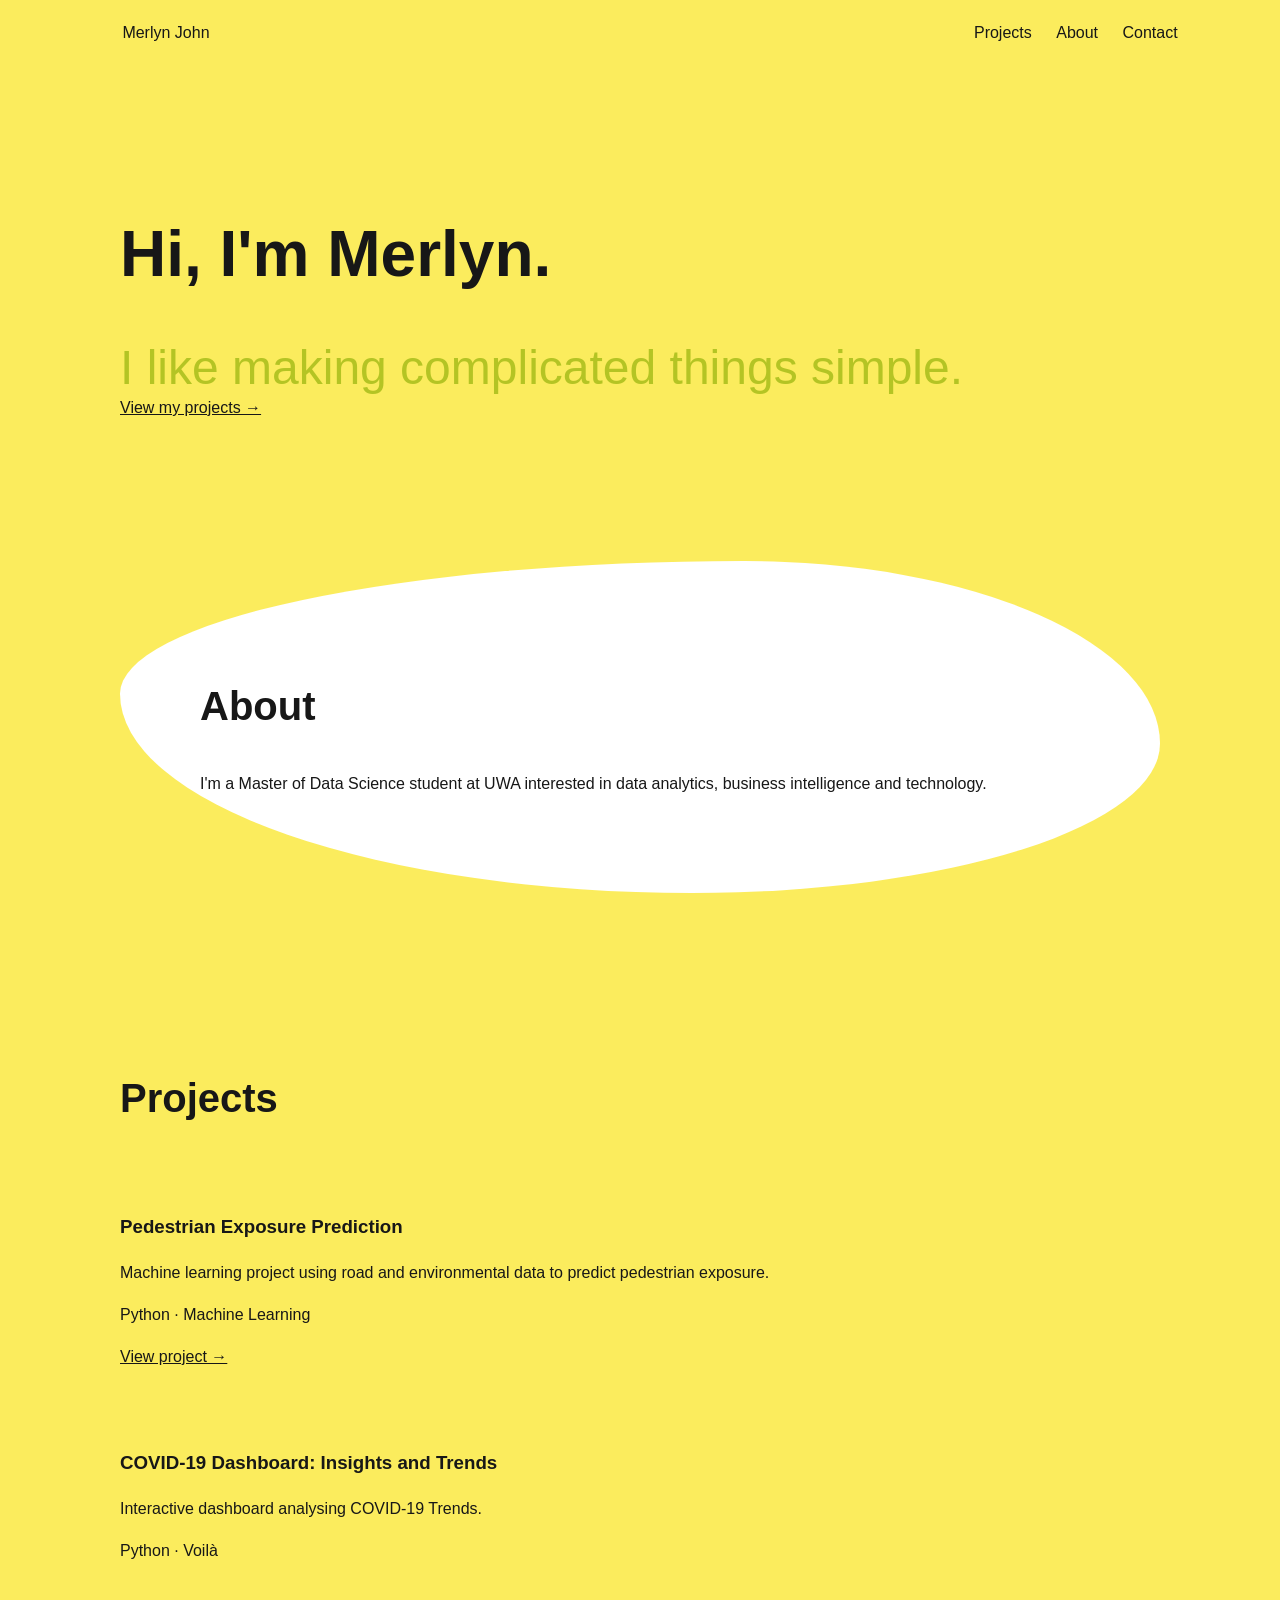
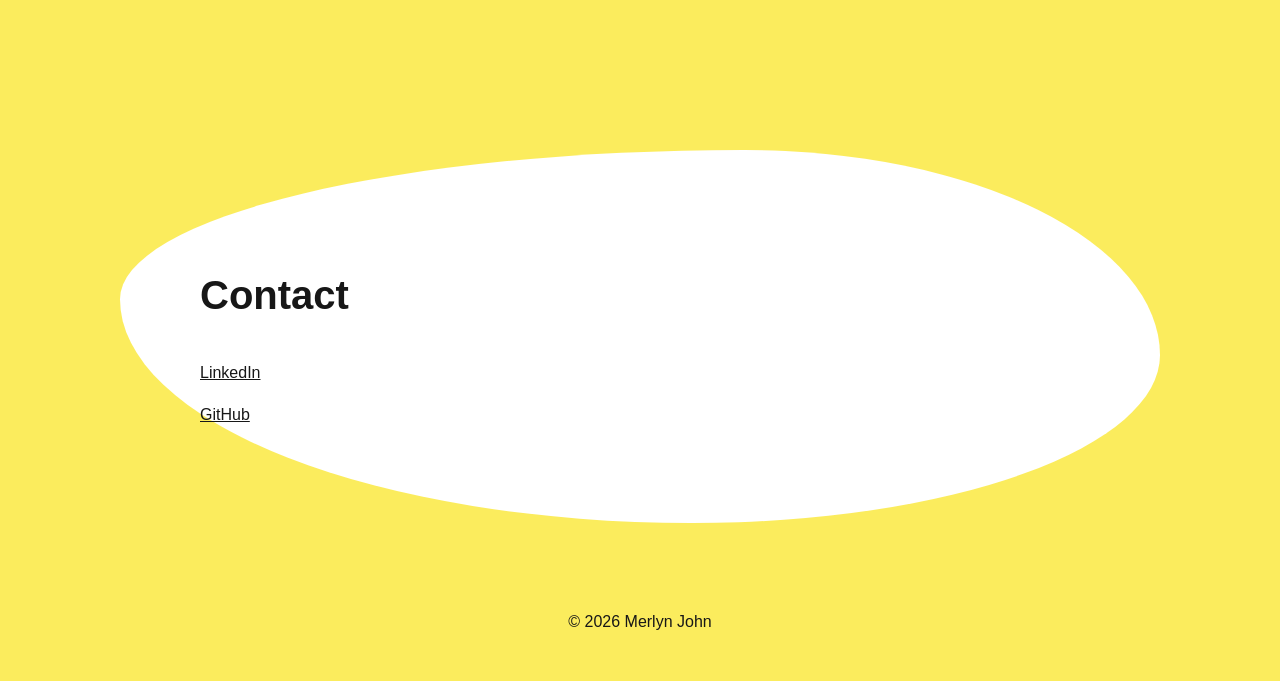
==== index.html @ 928f5868 "Fix h1 tag margin in index.html" ====
<!DOCTYPE html>
<html lang="en">
<head>
    <meta charset="UTF-8">
    <meta name="viewport" content="width=device-width, initial-scale=1.0">

    <title>Merlyn John | Data & Technology</title>

    <link rel="stylesheet" href="style.css">
</head>
<body>
    <header>
        <nav>
            <a href="#home">Merlyn John</a>
            <div>
                <a href="#projects">Projects</a>
                <a href="#about">About</a>
                <a href="#contact">Contact</a>
            </div>
        </nav>
    </header>
    <main>
        <section id="home">
            <h1 margin: 0 0 3px 0;>Hi, I'm Merlyn.</h1>
            <p style="color: #B4C424; font-size: 3rem; line-height: 1.1; margin: 0;">I like making complicated things simple.</p>
            <a href="#projects">View my projects →</a>
        </section>
        <section id="about">
            <h2>About</h2>
            <p>
                I'm a Master of Data Science student at UWA
                interested in data analytics, business
                intelligence and technology.
            </p>
        </section>
        <section id="projects">
            <h2>Projects</h2>
            <article>
                <h3>Pedestrian Exposure Prediction</h3>
                <p>
                    Machine learning project using road and
                    environmental data to predict pedestrian exposure.
                </p>
                <p>
                    Python · Machine Learning
                </p>
                <a href="projects/ausrap.html">
                    View project →
                </a>
            </article>
            <article>
                <h3>COVID-19 Dashboard: Insights and Trends</h3>

                <p>
                    Interactive dashboard analysing COVID-19 Trends.
                </p>
                <p>
                    Python · Voilà
                </p>
            </article>
        </section>
        <section id="contact">
            <h2>Contact</h2>
            <p>
                <a href="https://www.linkedin.com/in/merlyn-john-71001a231/">
                    LinkedIn
                </a>
            </p>
            <p>
                <a href="https://github.com/merlynjohn">
                    GitHub
                </a>
            </p>
        </section>
    </main>
    <footer>
        <p>© 2026 Merlyn John</p>
    </footer>
</body>
</html>
---- style.css ----
* {
    box-sizing: border-box;
}

html {
    scroll-behavior: smooth;
}

body {
    margin: 0;
    font-family: Arial, sans-serif;
    line-height: 1.6;
    background-color: #FBEC5D;
    color: #171717;
}

header {
    padding: 20px 8%;
}

nav {
    display: flex;
    justify-content: space-between;
    align-items: center;
}

nav a {
    margin-left: 20px;
    text-decoration: none;
}

main {
    max-width: 1100px;
    margin: auto;
    padding: 0 30px;
}

section {
    padding: 100px 0;
}

h1 {
    font-size: 4rem;
    line-height: 1.1;
}

h2 {
    font-size: 2.5rem;
}

article {
    padding: 30px 0;
}

a {
    color: #171717;
}

footer {
    padding: 30px;
    text-align: center;
}

#about,
#contact {
    background-color: white;
    border-radius: 60% 40% 45% 55% / 40% 55% 45% 60%;
    margin: 40px 0;
    padding: 80px;
}

@media (max-width: 700px) {
    nav {
        flex-direction: column;
        gap: 15px;
    }

    h1 {
        font-size: 2.8rem;
    }
}
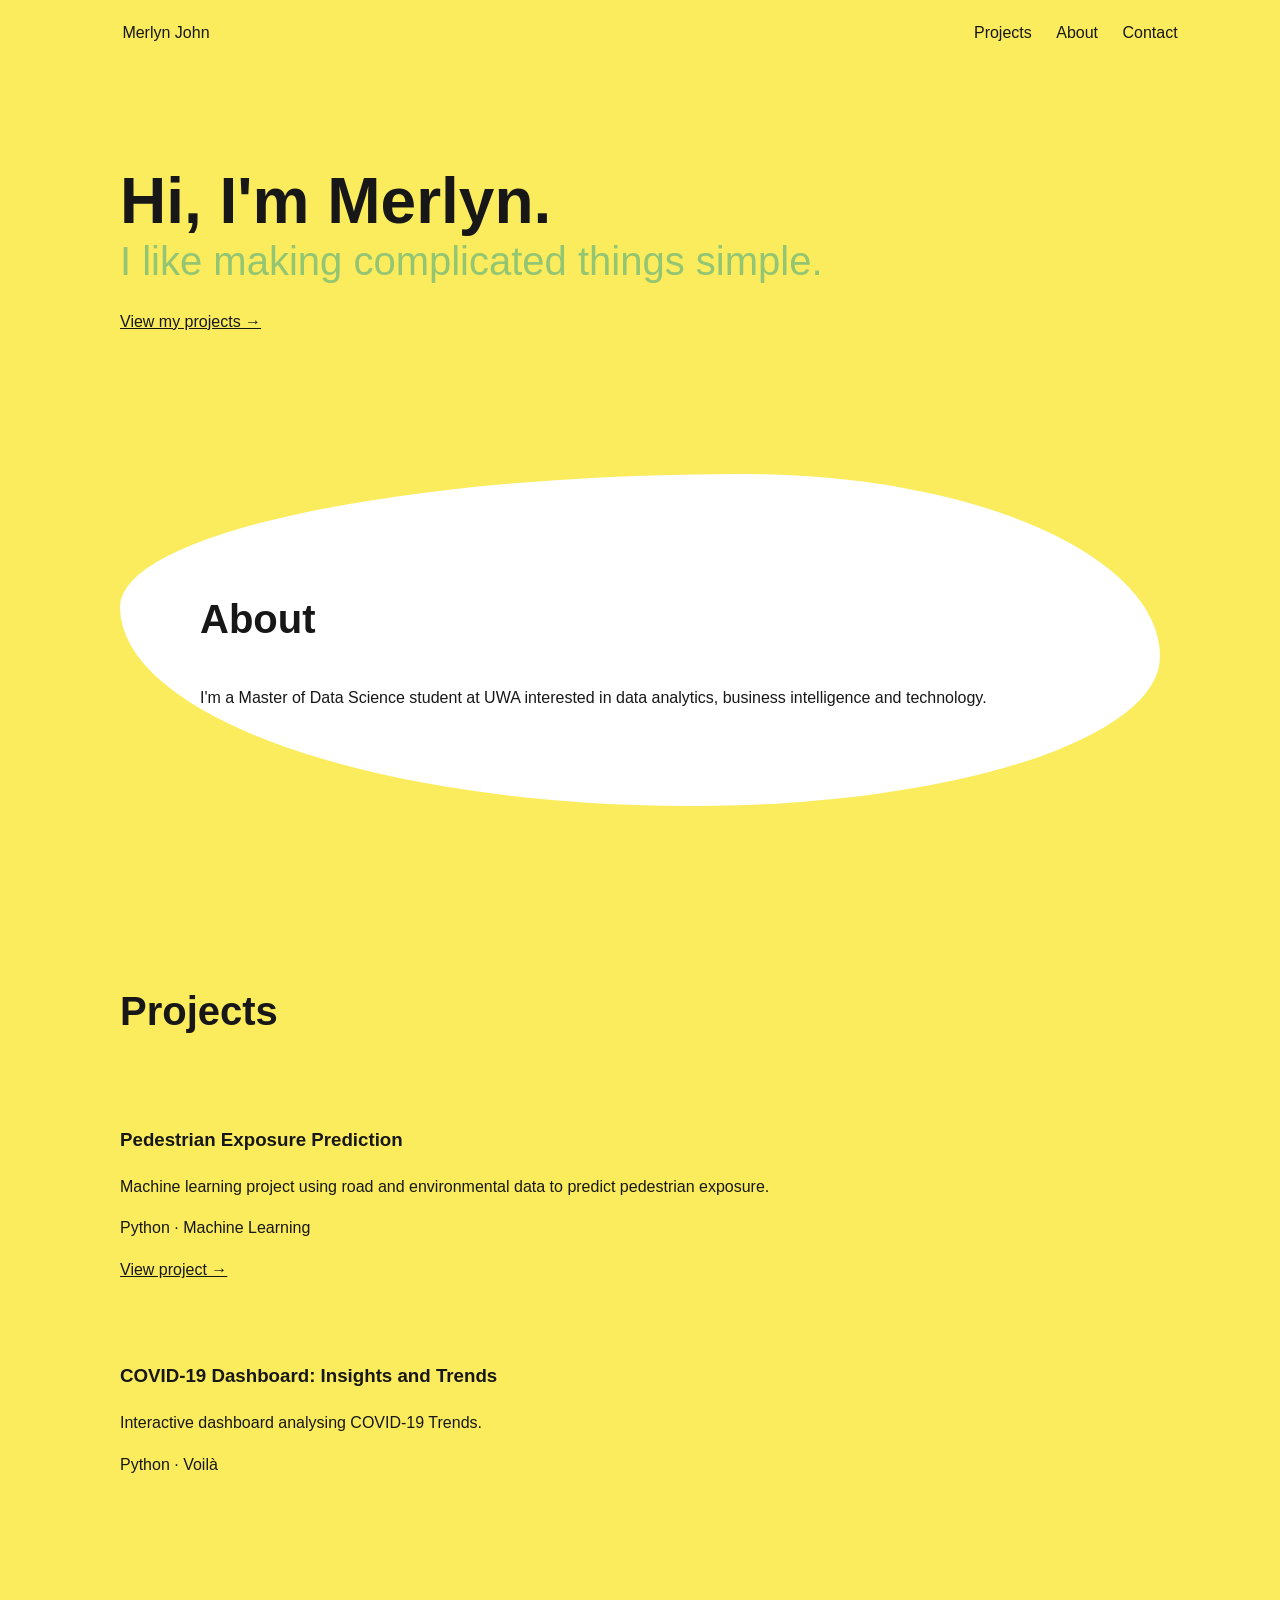
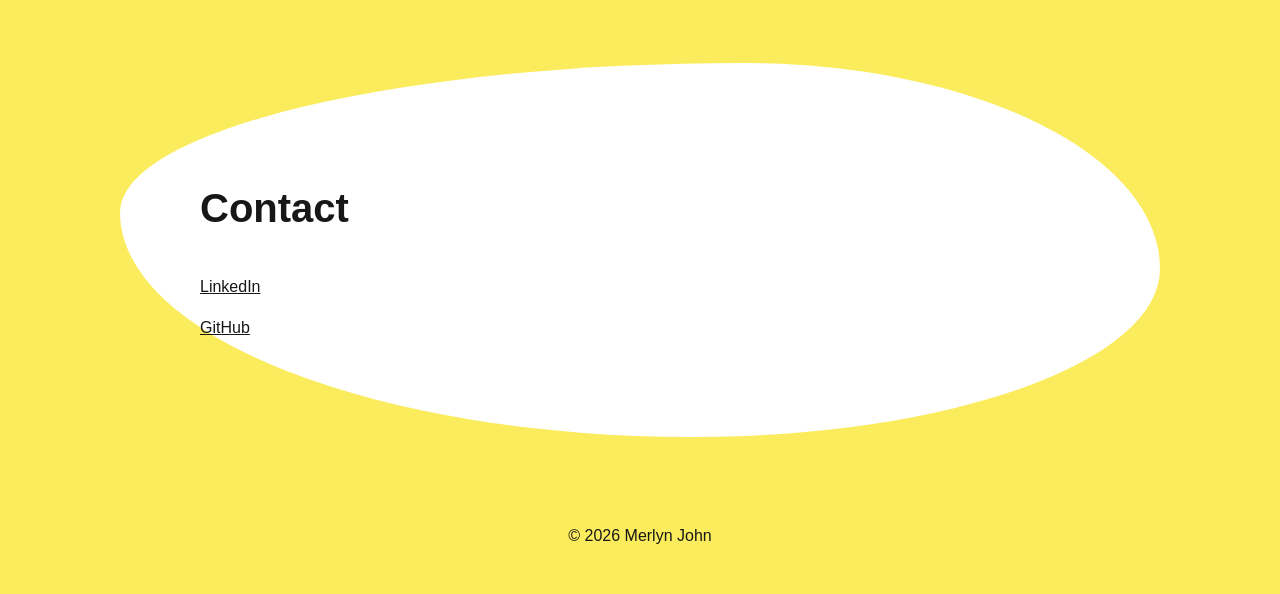
==== commit f93def48: "Update index.html" ====
--- a/index.html
+++ b/index.html
@@ -21,9 +21,9 @@
     </header>
     <main>
         <section id="home">
-            <h1 margin: 0 0 3px 0;>Hi, I'm Merlyn.</h1>
-            <p style="color: #B4C424; font-size: 3rem; line-height: 1.1; margin: 0;">I like making complicated things simple.</p>
-            <a href="#projects">View my projects →</a>
+            <h1 style="margin: 0 0 3px 0;">Hi, I'm Merlyn.</h1>
+            <p style="color: #93C572; font-size: 2.5rem; line-height: 1.1; margin: 0;">I like making complicated things simple.</p>
+            <a href="#projects"><br>View my projects →</a>
         </section>
         <section id="about">
             <h2>About</h2>
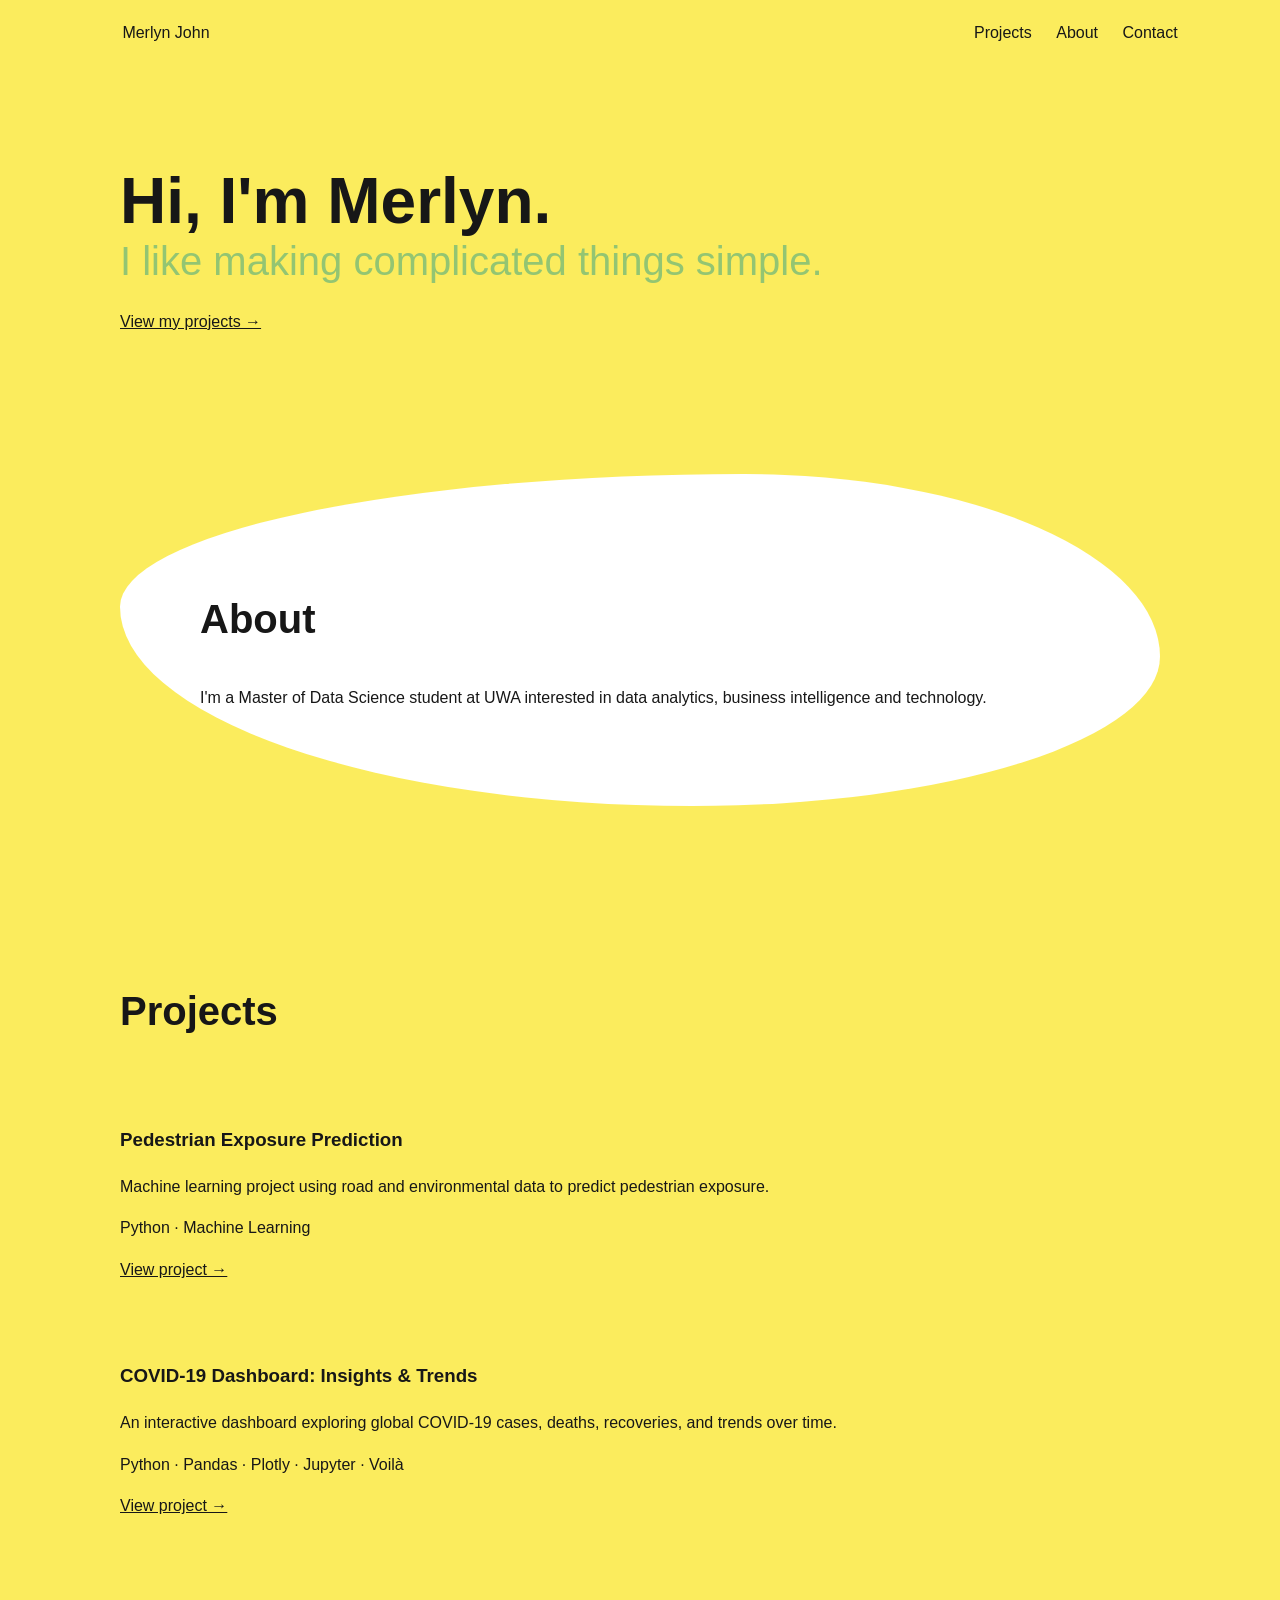
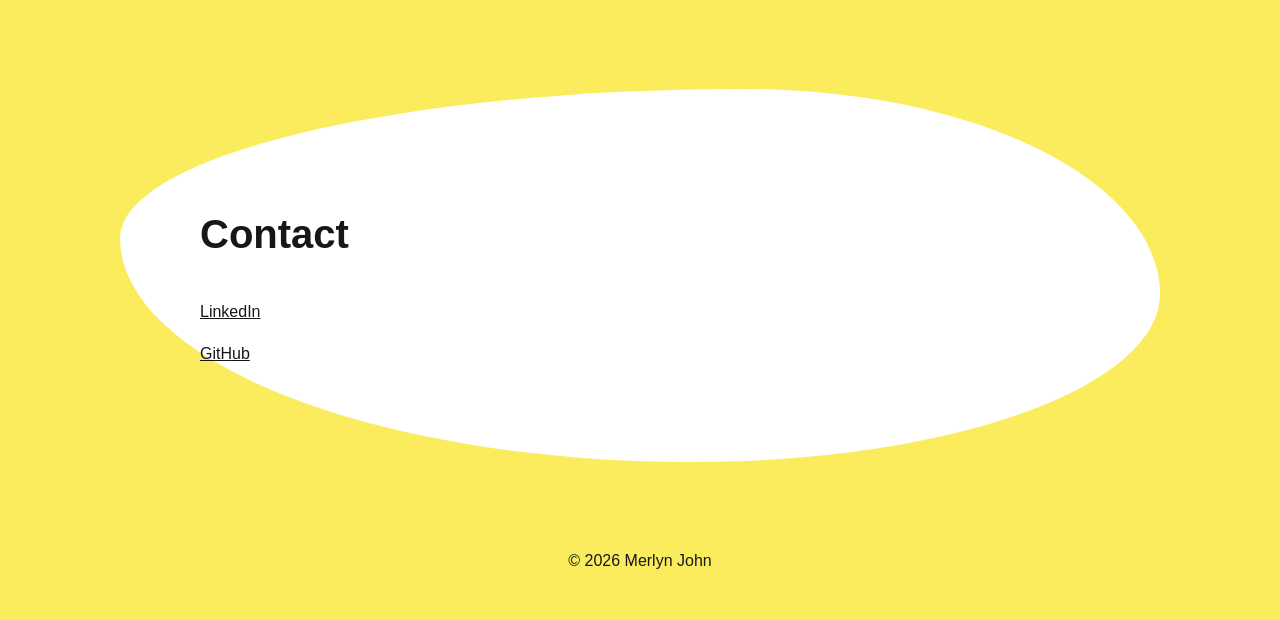
==== commit cb249c57: "Update index.html" ====
--- a/index.html
+++ b/index.html
@@ -48,15 +48,16 @@
                     View project →
                 </a>
             </article>
-            <article>
-                <h3>COVID-19 Dashboard: Insights and Trends</h3>
-
+           <article>
+                <h3>COVID-19 Dashboard: Insights & Trends</h3>
                 <p>
-                    Interactive dashboard analysing COVID-19 Trends.
+                    An interactive dashboard exploring global COVID-19 cases,
+                    deaths, recoveries, and trends over time.
                 </p>
-                <p>
-                    Python · Voilà
-                </p>
+                <p>Python · Pandas · Plotly · Jupyter · Voilà</p>
+                <a href="projects/covid-dashboard.html">
+                    View project →
+                </a>
             </article>
         </section>
         <section id="contact">
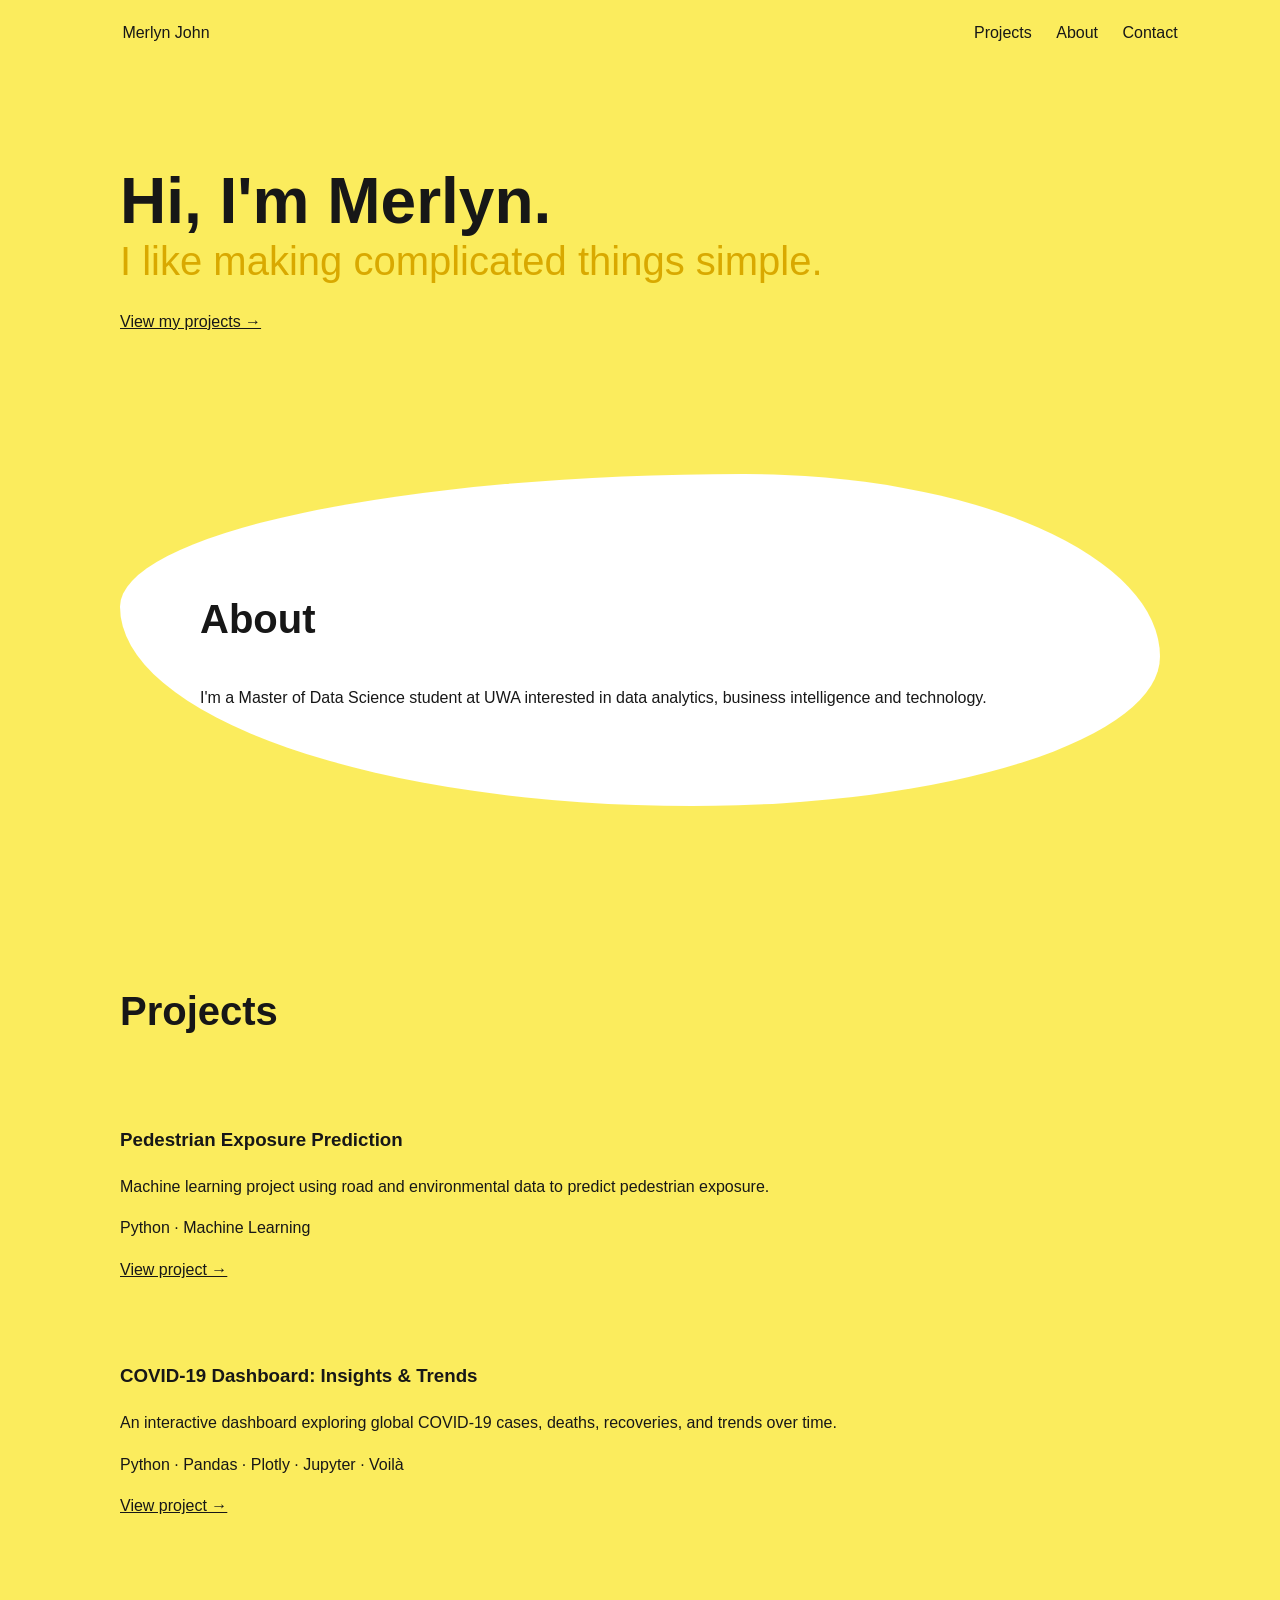
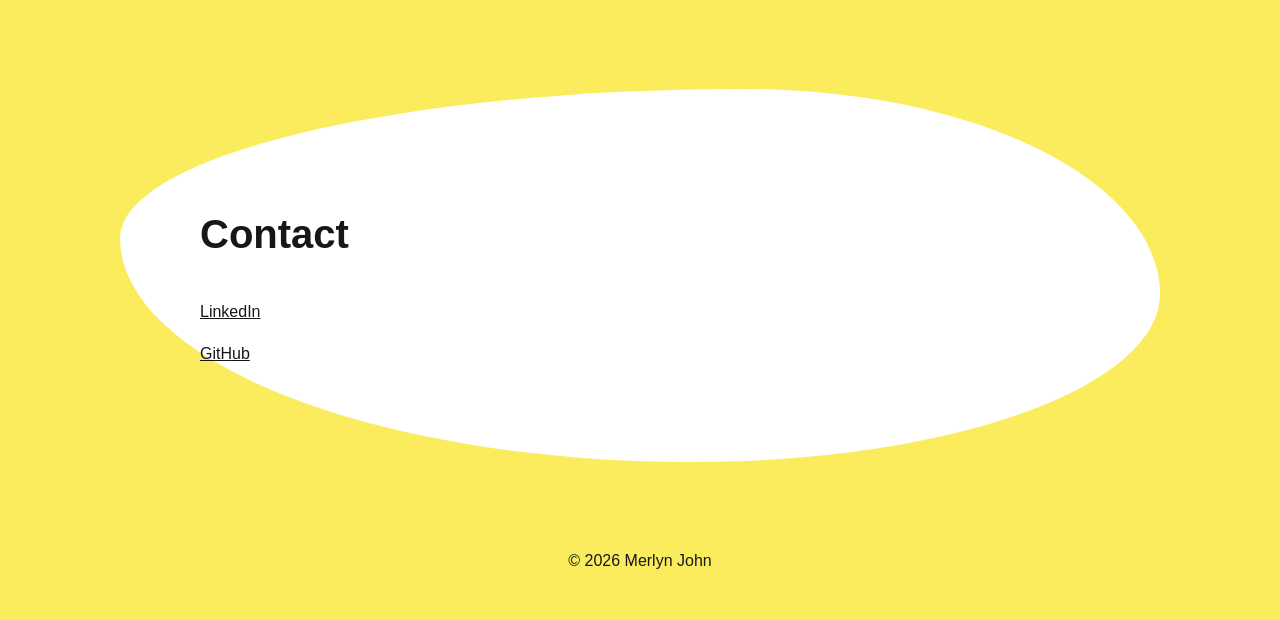
==== commit 3b36d802: "Update index.html" ====
--- a/index.html
+++ b/index.html
@@ -22,7 +22,7 @@
     <main>
         <section id="home">
             <h1 style="margin: 0 0 3px 0;">Hi, I'm Merlyn.</h1>
-            <p style="color: #93C572; font-size: 2.5rem; line-height: 1.1; margin: 0;">I like making complicated things simple.</p>
+            <p style="color: #D9A900; font-size: 2.5rem; line-height: 1.1; margin: 0;">I like making complicated things simple.</p>
             <a href="#projects"><br>View my projects →</a>
         </section>
         <section id="about">
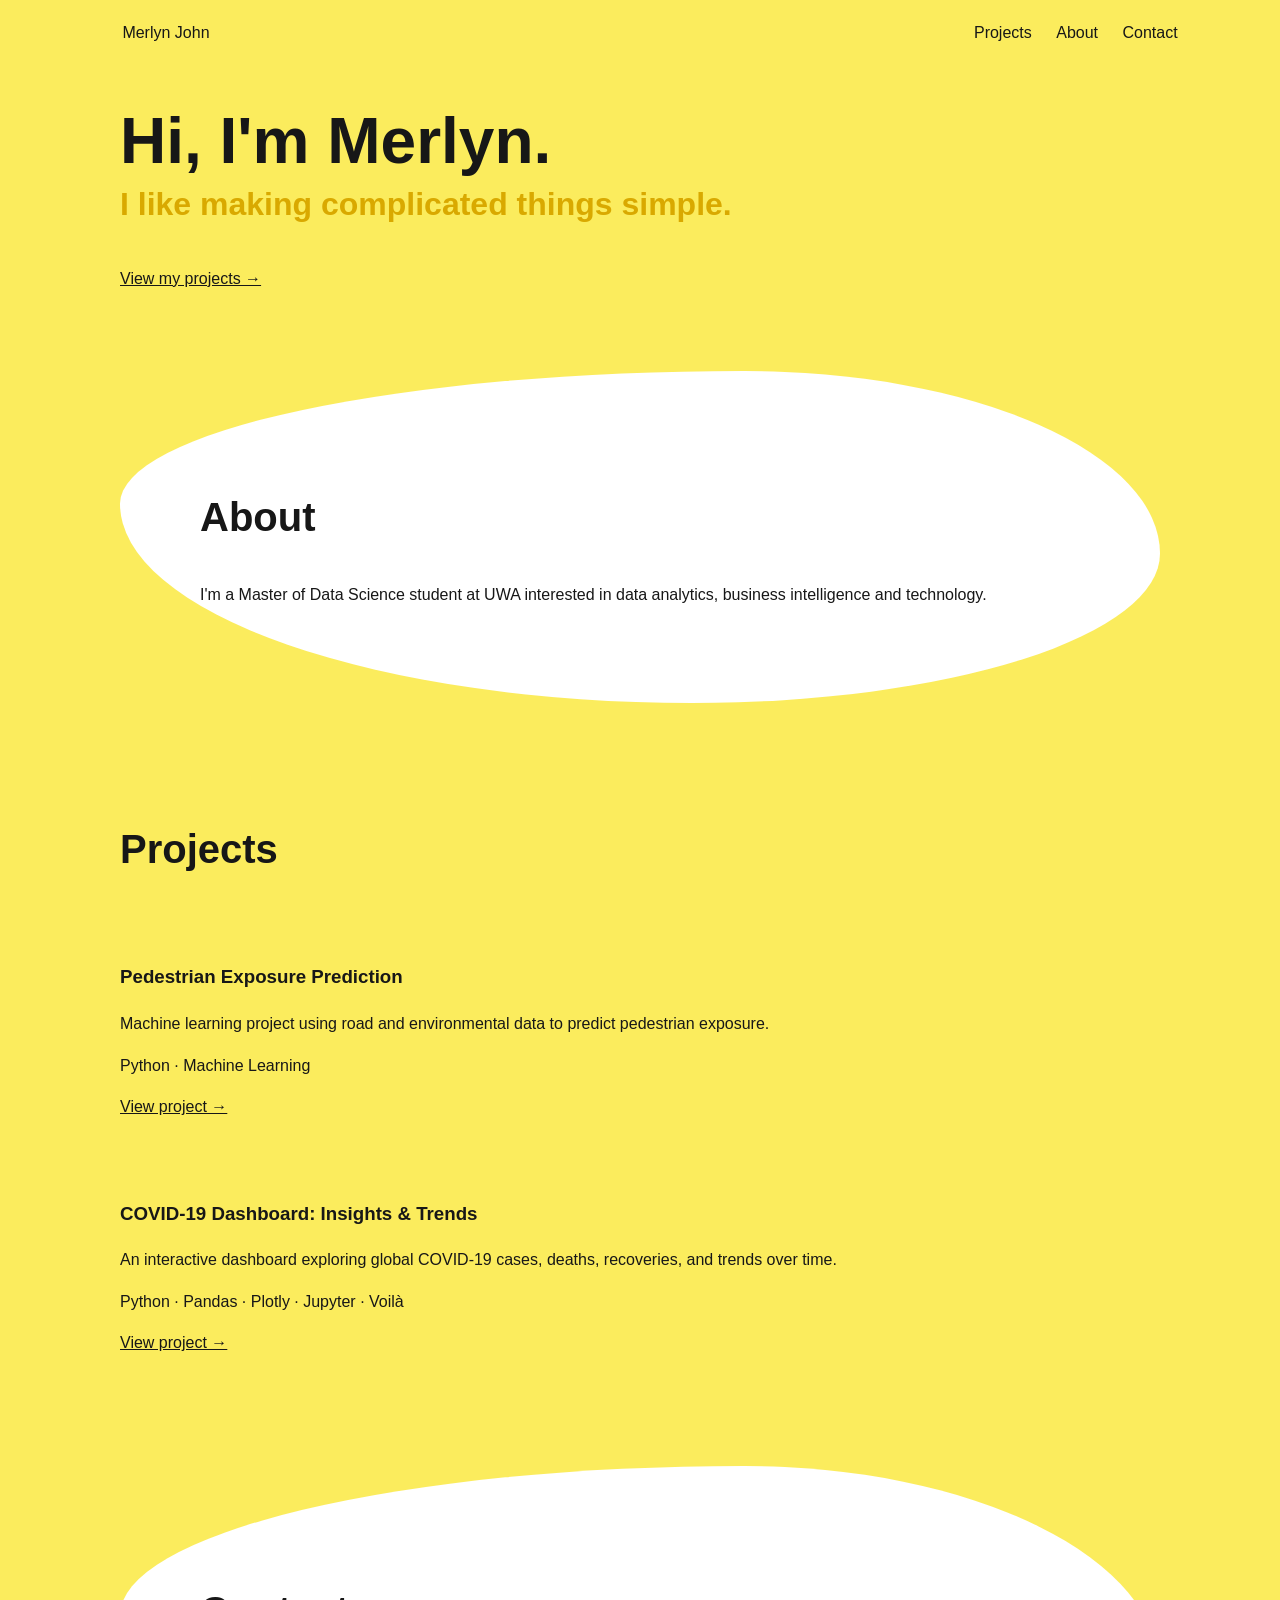
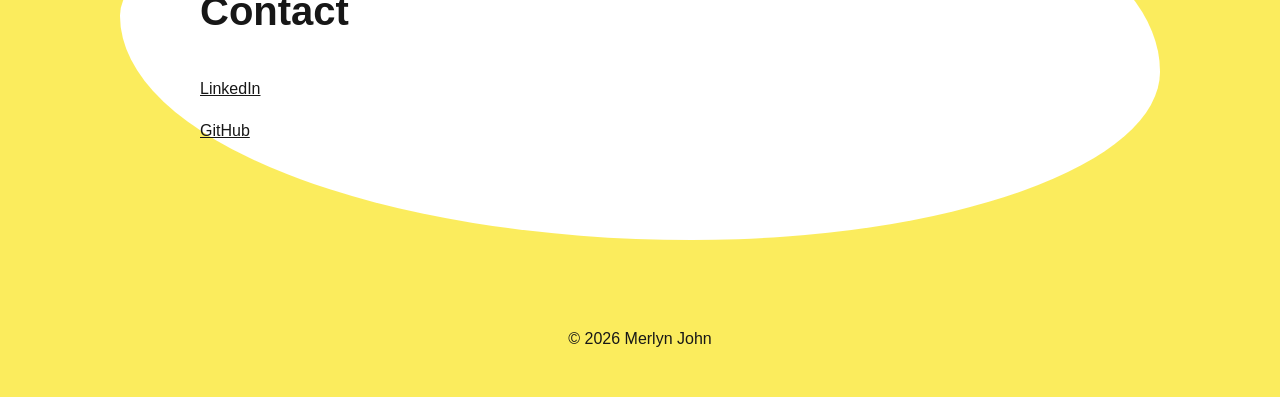
==== commit c195671b: "Update index.html" ====
--- a/index.html
+++ b/index.html
@@ -22,7 +22,13 @@
     <main>
         <section id="home">
             <h1 style="margin: 0 0 3px 0;">Hi, I'm Merlyn.</h1>
-            <p style="color: #D9A900; font-size: 2.5rem; line-height: 1.1; margin: 0;">I like making complicated things simple.</p>
+            <p  style="
+                font-size: 2rem;
+                color: #D9A900;
+                font-weight: 600;
+                margin: 0 0 10px 0;">
+                I like making complicated things simple.
+            </p>
             <a href="#projects"><br>View my projects →</a>
         </section>
         <section id="about">
--- a/style.css
+++ b/style.css
@@ -36,7 +36,7 @@
 }
 
 section {
-    padding: 100px 0;
+    padding: 40px 0;
 }
 
 h1 {
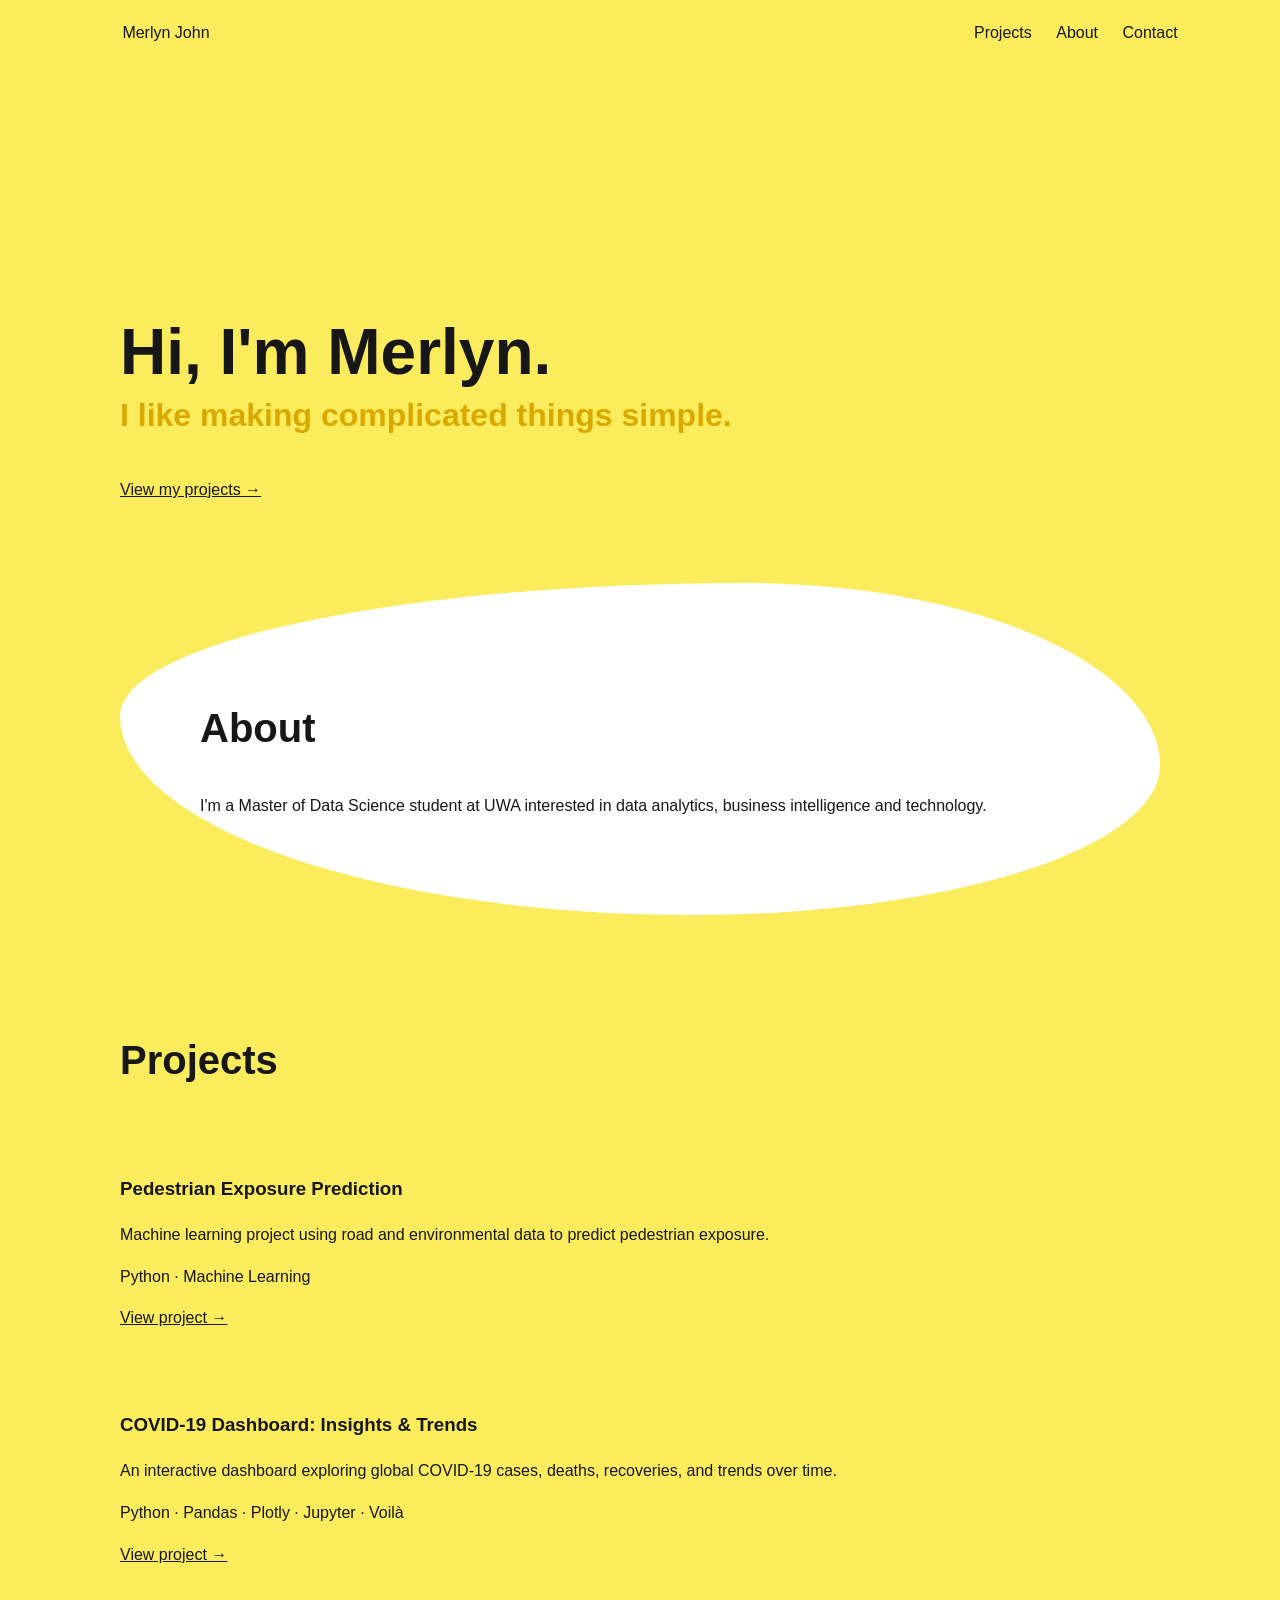
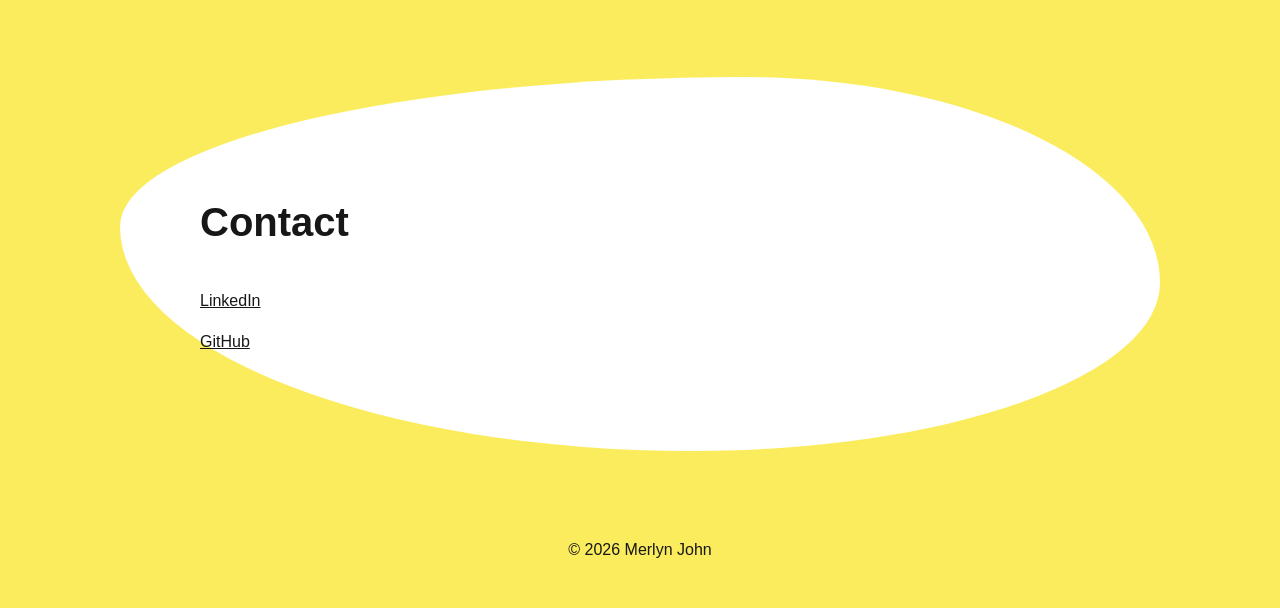
==== commit ebd60804: "Add line breaks to the greeting in index.html" ====
--- a/index.html
+++ b/index.html
@@ -21,7 +21,7 @@
     </header>
     <main>
         <section id="home">
-            <h1 style="margin: 0 0 3px 0;">Hi, I'm Merlyn.</h1>
+            <h1 style="margin: 0 0 3px 0;"><br><br><br>Hi, I'm Merlyn.</h1>
             <p  style="
                 font-size: 2rem;
                 color: #D9A900;
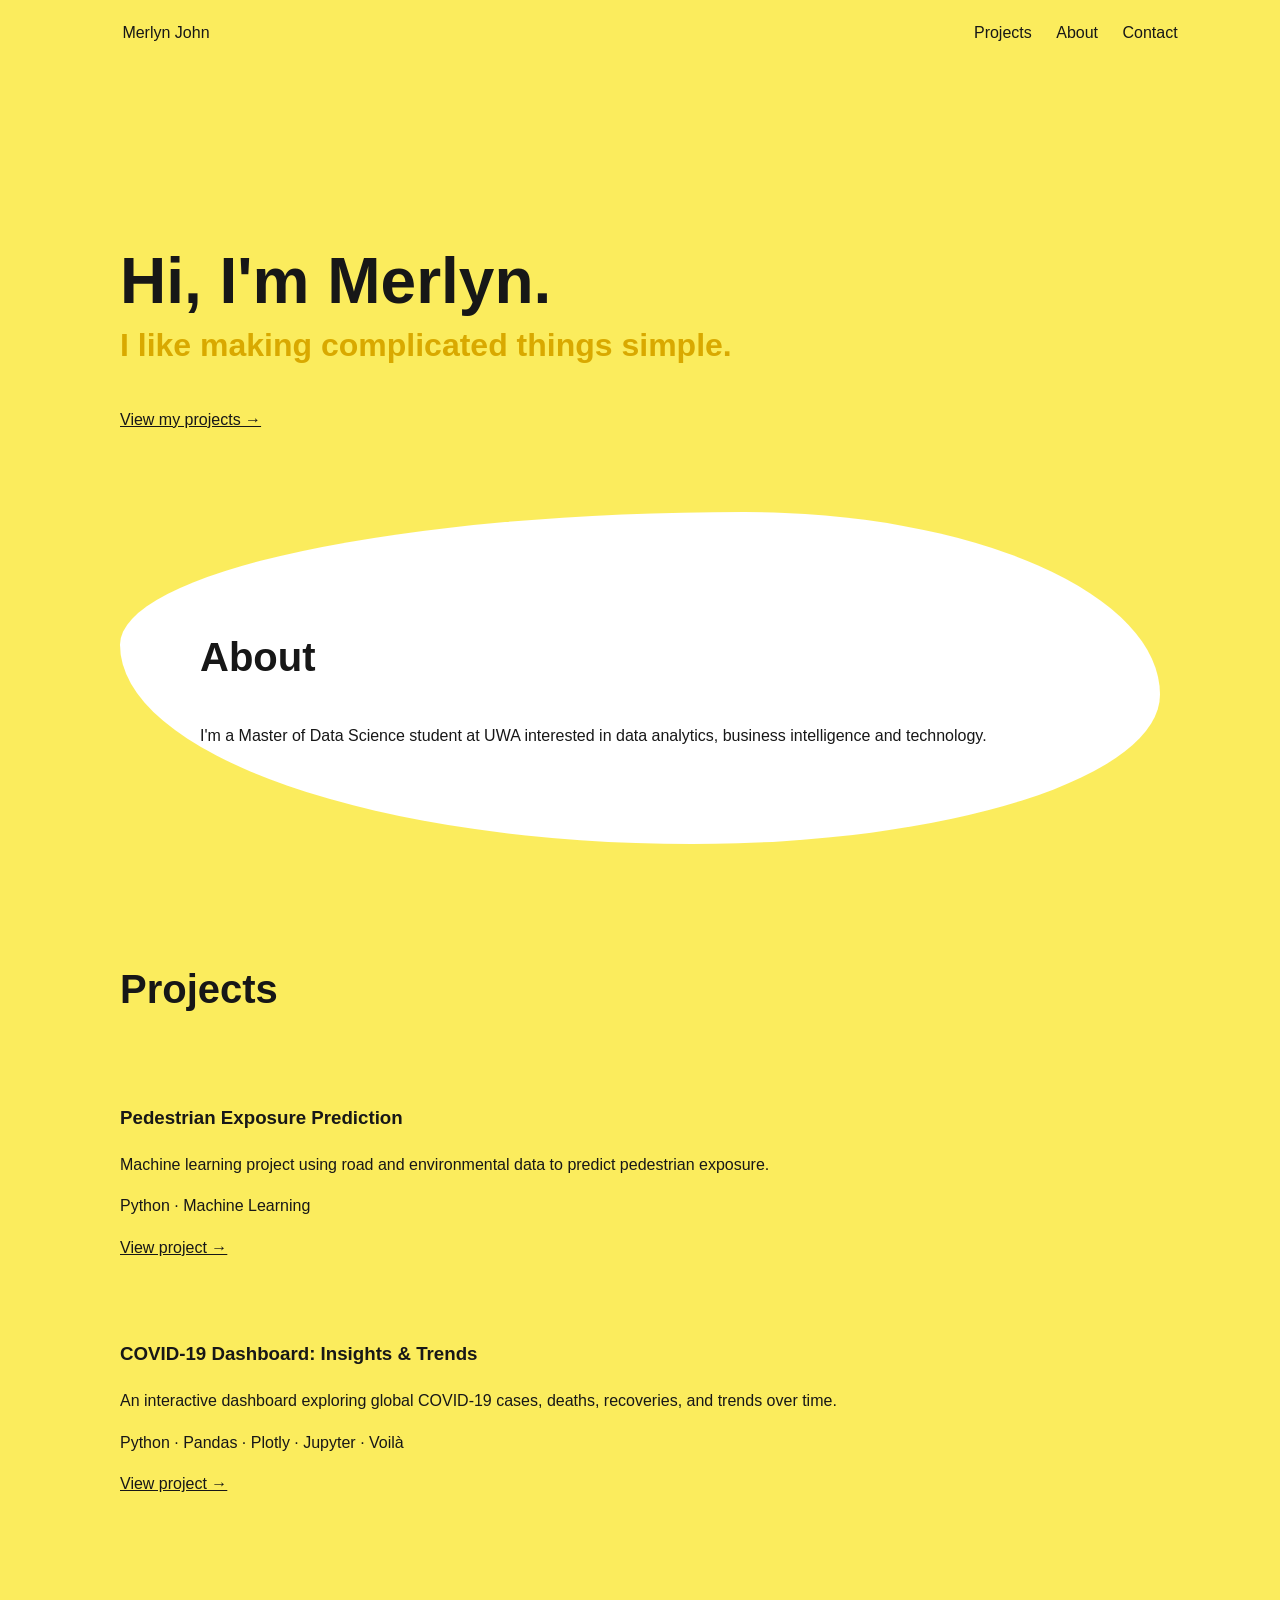
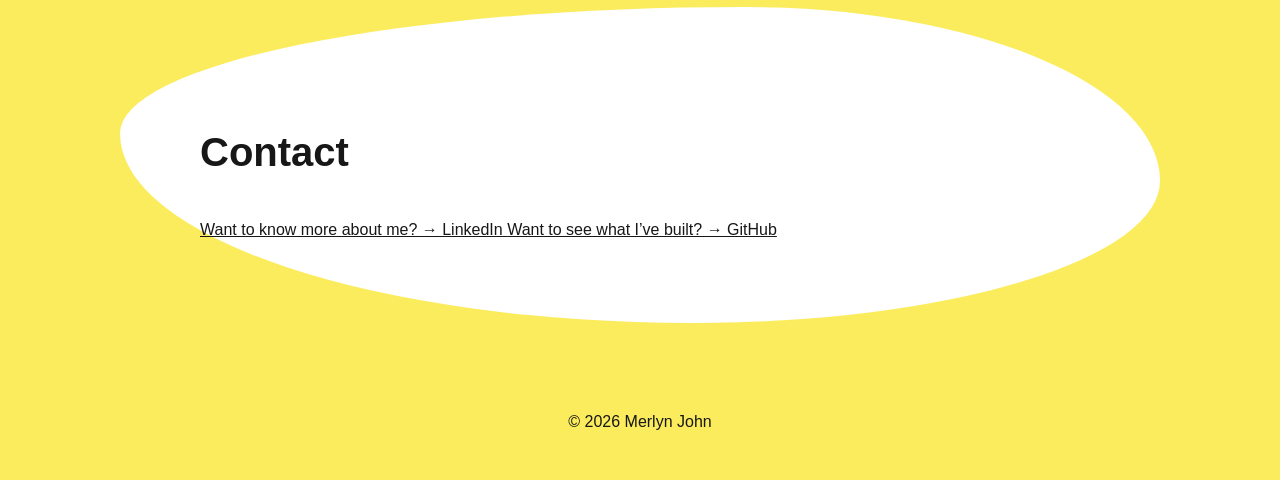
==== commit 2e39fe7f: "Update index.html" ====
--- a/index.html
+++ b/index.html
@@ -21,7 +21,7 @@
     </header>
     <main>
         <section id="home">
-            <h1 style="margin: 0 0 3px 0;"><br><br><br>Hi, I'm Merlyn.</h1>
+            <h1 style="margin: 0 0 3px 0;"><br><br>Hi, I'm Merlyn.</h1>
             <p  style="
                 font-size: 2rem;
                 color: #D9A900;
@@ -68,16 +68,17 @@
         </section>
         <section id="contact">
             <h2>Contact</h2>
-            <p>
-                <a href="https://www.linkedin.com/in/merlyn-john-71001a231/">
-                    LinkedIn
+           <div class="social-links">
+            
+                <a href="YOUR-LINKEDIN-URL" target="_blank" rel="noopener noreferrer">
+                    Want to know more about me? → LinkedIn
                 </a>
-            </p>
-            <p>
-                <a href="https://github.com/merlynjohn">
-                    GitHub
+            
+                <a href="https://github.com/merlynjohn" target="_blank" rel="noopener noreferrer">
+                    Want to see what I’ve built? → GitHub
                 </a>
-            </p>
+            
+            </div>
         </section>
     </main>
     <footer>
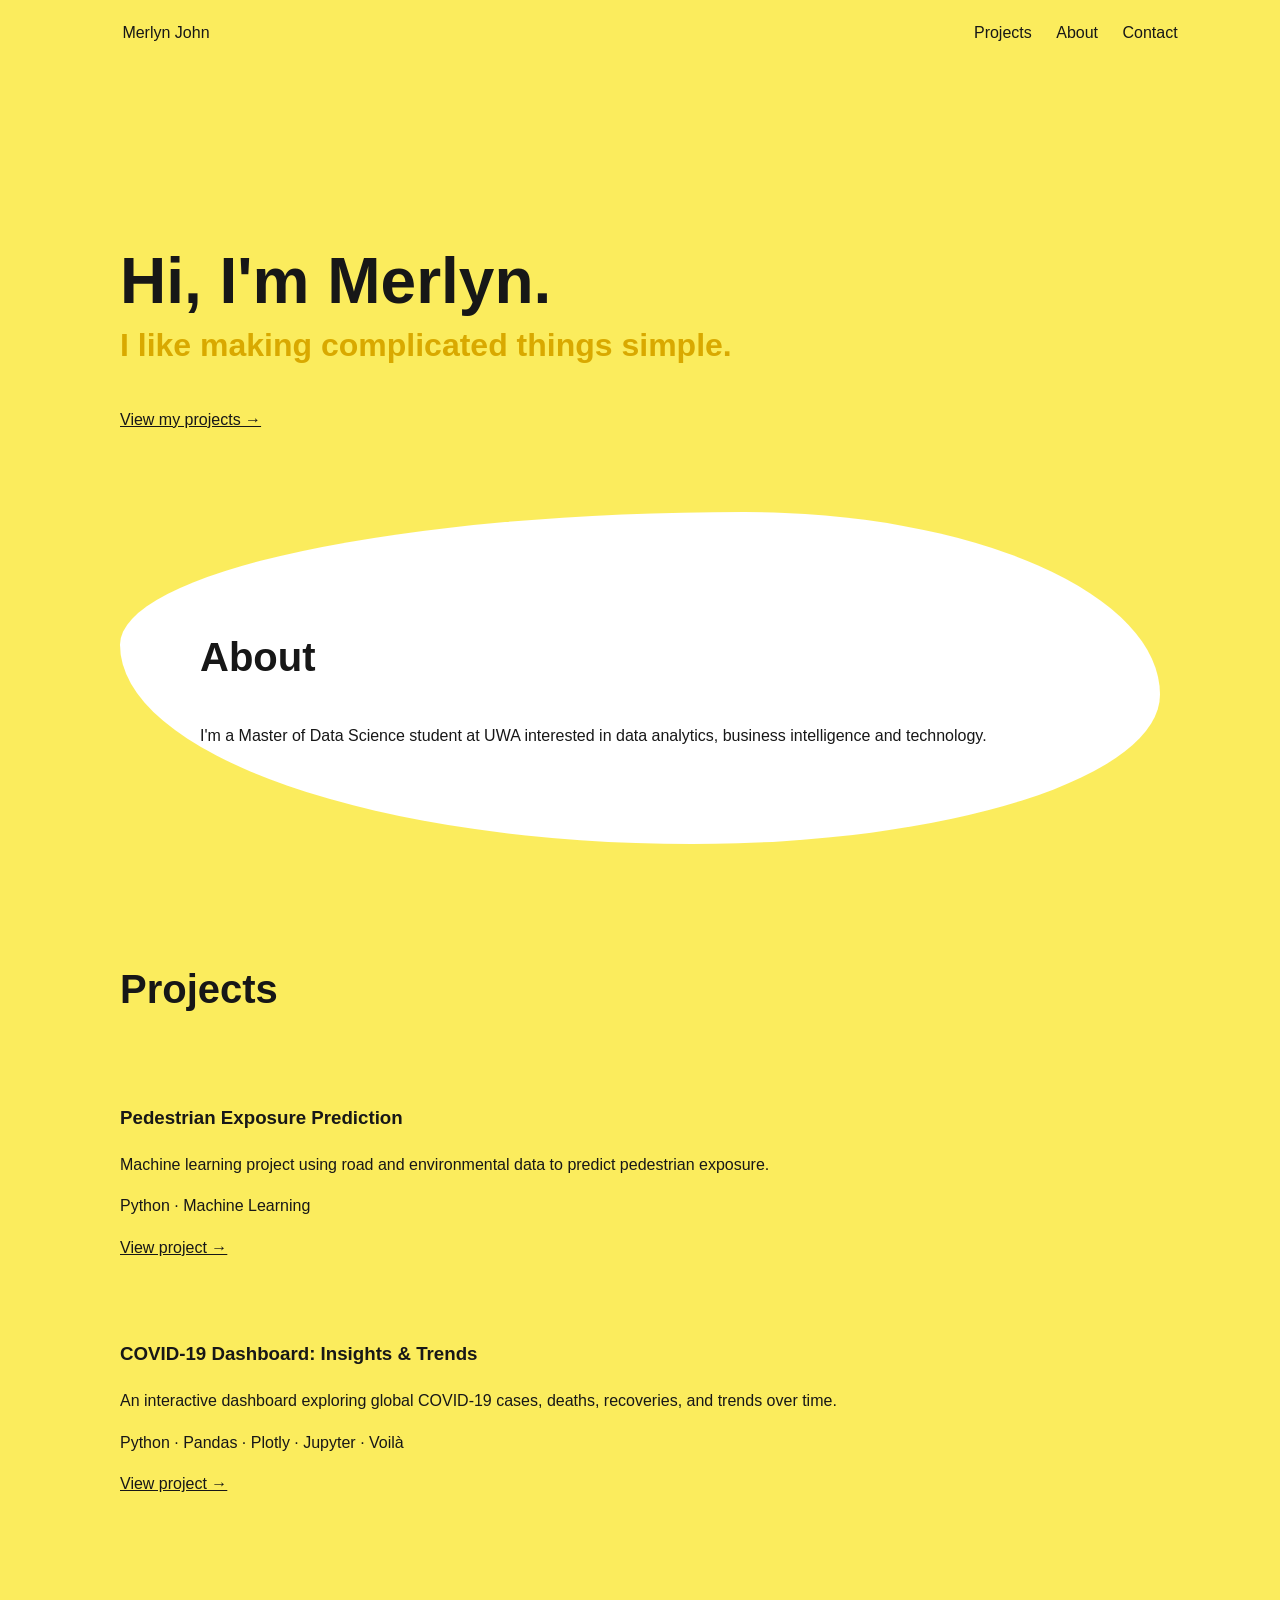
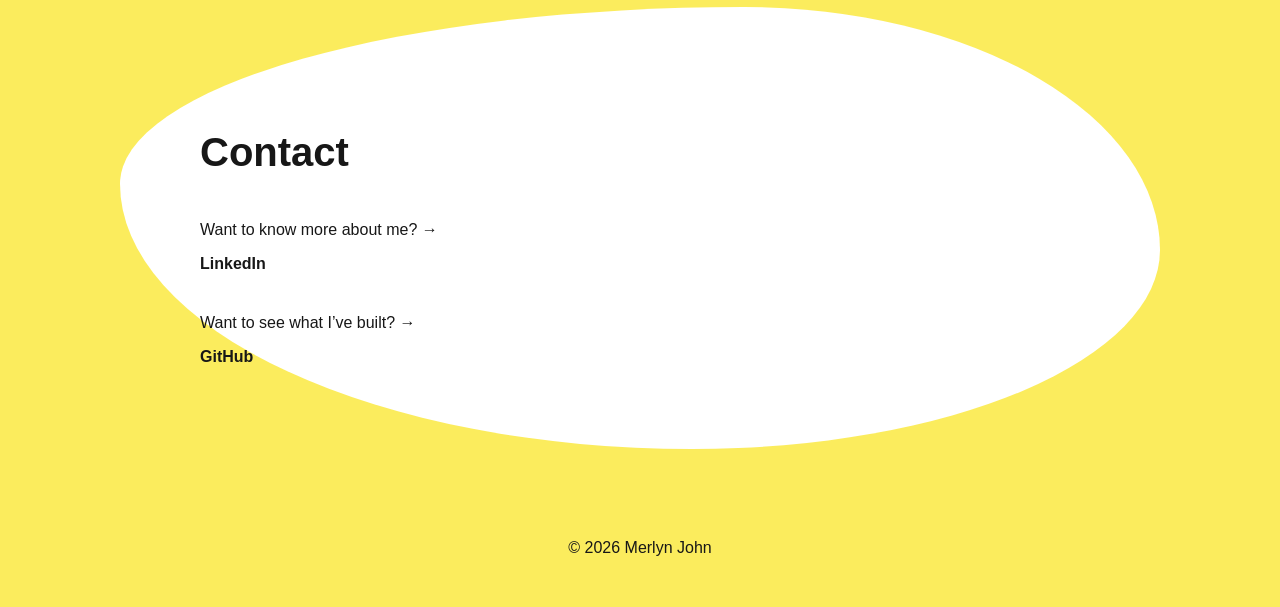
==== commit b9ea25b7: "Update contact links in index.html Updated LinkedIn and GitHub links in the contact section." ====
--- a/index.html
+++ b/index.html
@@ -69,13 +69,14 @@
         <section id="contact">
             <h2>Contact</h2>
            <div class="social-links">
-            
-                <a href="YOUR-LINKEDIN-URL" target="_blank" rel="noopener noreferrer">
-                    Want to know more about me? → LinkedIn
+                Want to know more about me? →
+                <a href="https://www.linkedin.com/in/merlyn-john-71001a231" target="_blank" rel="noopener noreferrer">
+                     LinkedIn
                 </a>
-            
+                <br>
+                Want to see what I’ve built? → 
                 <a href="https://github.com/merlynjohn" target="_blank" rel="noopener noreferrer">
-                    Want to see what I’ve built? → GitHub
+                    GitHub
                 </a>
             
             </div>
--- a/style.css
+++ b/style.css
@@ -68,7 +68,24 @@
     margin: 40px 0;
     padding: 80px;
 }
+.social-links {
+    display: flex;
+    flex-direction: column;
+    gap: 8px;
+    margin-top: 25px;
+}
 
+.social-links a {
+    color: #171717;
+    text-decoration: none;
+    font-size: 1rem;
+    font-weight: 600;
+    width: fit-content;
+}
+
+.social-links a:hover {
+    color: #D9A900;
+}
 @media (max-width: 700px) {
     nav {
         flex-direction: column;
